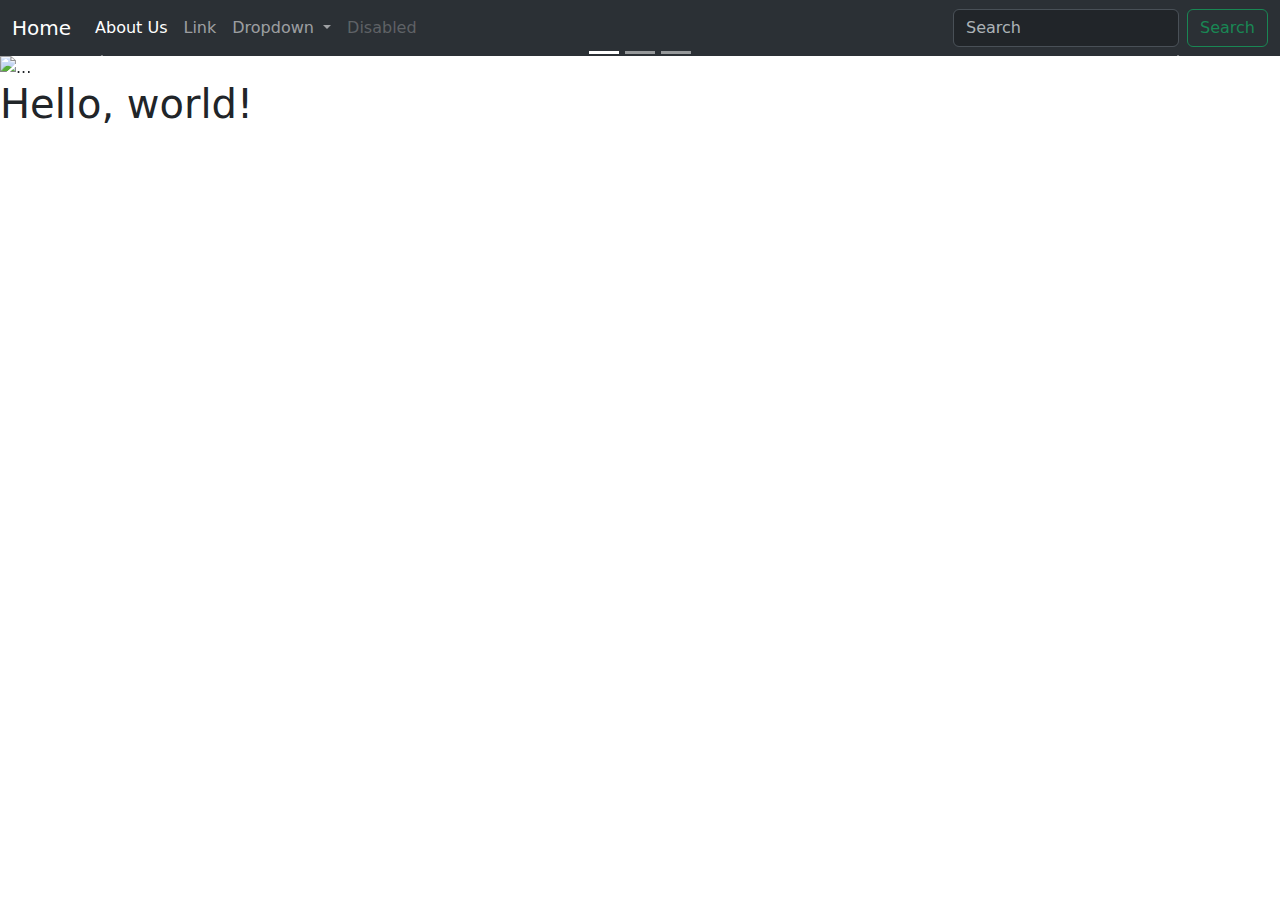
==== index.html @ ce5a35f0 "new update" ====
<!doctype html>
<html lang="en">
  <head>
    <meta charset="utf-8">
    <meta name="viewport" content="width=device-width, initial-scale=1">
    <title>Bootstrap demo</title>
    <link href="https://cdn.jsdelivr.net/npm/bootstrap@5.3.3/dist/css/bootstrap.min.css" rel="stylesheet" integrity="sha384-QWTKZyjpPEjISv5WaRU9OFeRpok6YctnYmDr5pNlyT2bRjXh0JMhjY6hW+ALEwIH" crossorigin="anonymous">
  </head>
  <body>
    <nav class="navbar navbar-expand-lg bg-body-tertiary" data-bs-theme="dark">
        <div class="container-fluid">
          <a class="navbar-brand" href="index.html">Home</a>
          <button class="navbar-toggler" type="button" data-bs-toggle="collapse" data-bs-target="#navbarSupportedContent" aria-controls="navbarSupportedContent" aria-expanded="false" aria-label="Toggle navigation">
            <span class="navbar-toggler-icon"></span>
          </button>
          <div class="collapse navbar-collapse" id="navbarSupportedContent">
            <ul class="navbar-nav me-auto mb-2 mb-lg-0">
              <li class="nav-item">
                <a class="nav-link active" aria-current="page" href="#">About Us</a>
              </li>
              <li class="nav-item">
                <a class="nav-link" href="#">Link</a>
              </li>
              <li class="nav-item dropdown">
                <a class="nav-link dropdown-toggle" href="#" role="button" data-bs-toggle="dropdown" aria-expanded="false">
                  Dropdown
                </a>
                <ul class="dropdown-menu">
                  <li><a class="dropdown-item" href="#">Action</a></li>
                  <li><a class="dropdown-item" href="#">Another action</a></li>
                  <li><hr class="dropdown-divider"></li>
                  <li><a class="dropdown-item" href="#">Something else here</a></li>
                </ul>
              </li>
              <li class="nav-item">
                <a class="nav-link disabled" aria-disabled="true">Disabled</a>
              </li>
            </ul>
            <form class="d-flex" role="search">
              <input class="form-control me-2" type="search" placeholder="Search" aria-label="Search">
              <button class="btn btn-outline-success" type="submit">Search</button>
            </form>
          </div>
        </div>
      </nav>
      <div id="carouselExampleIndicators" class="carousel slide">
        <div class="carousel-indicators">
          <button type="button" data-bs-target="#carouselExampleIndicators" data-bs-slide-to="0" class="active" aria-current="true" aria-label="Slide 1"></button>
          <button type="button" data-bs-target="#carouselExampleIndicators" data-bs-slide-to="1" aria-label="Slide 2"></button>
          <button type="button" data-bs-target="#carouselExampleIndicators" data-bs-slide-to="2" aria-label="Slide 3"></button>
        </div>
        <div class="carousel-inner" style="max-height: 500px;">
          <div class="carousel-item active">
            <img src="https://picsum.photos/100/200/?blur" class="d-block w-100" alt="...">
          </div>
          <div class="carousel-item">
            <img src="https://picsum.photos/seed/picsum/200/200" class="d-block w-100" alt="...">
          </div>
          <div class="carousel-item">
            <img src="https://picsum.photos/id/237/100/200" class="d-block w-100" alt="...">
          </div>
        </div>
        <button class="carousel-control-prev" type="button" data-bs-target="#carouselExampleIndicators" data-bs-slide="prev">
          <span class="carousel-control-prev-icon" aria-hidden="true"></span>
          <span class="visually-hidden">Previous</span>
        </button>
        <button class="carousel-control-next" type="button" data-bs-target="#carouselExampleIndicators" data-bs-slide="next">
          <span class="carousel-control-next-icon" aria-hidden="true"></span>
          <span class="visually-hidden">Next</span>
        </button>
      </div>

    <h1>Hello, world!</h1>
    <script src="https://cdn.jsdelivr.net/npm/bootstrap@5.3.3/dist/js/bootstrap.bundle.min.js" integrity="sha384-YvpcrYf0tY3lHB60NNkmXc5s9fDVZLESaAA55NDzOxhy9GkcIdslK1eN7N6jIeHz" crossorigin="anonymous"></script>
  </body>
</html>
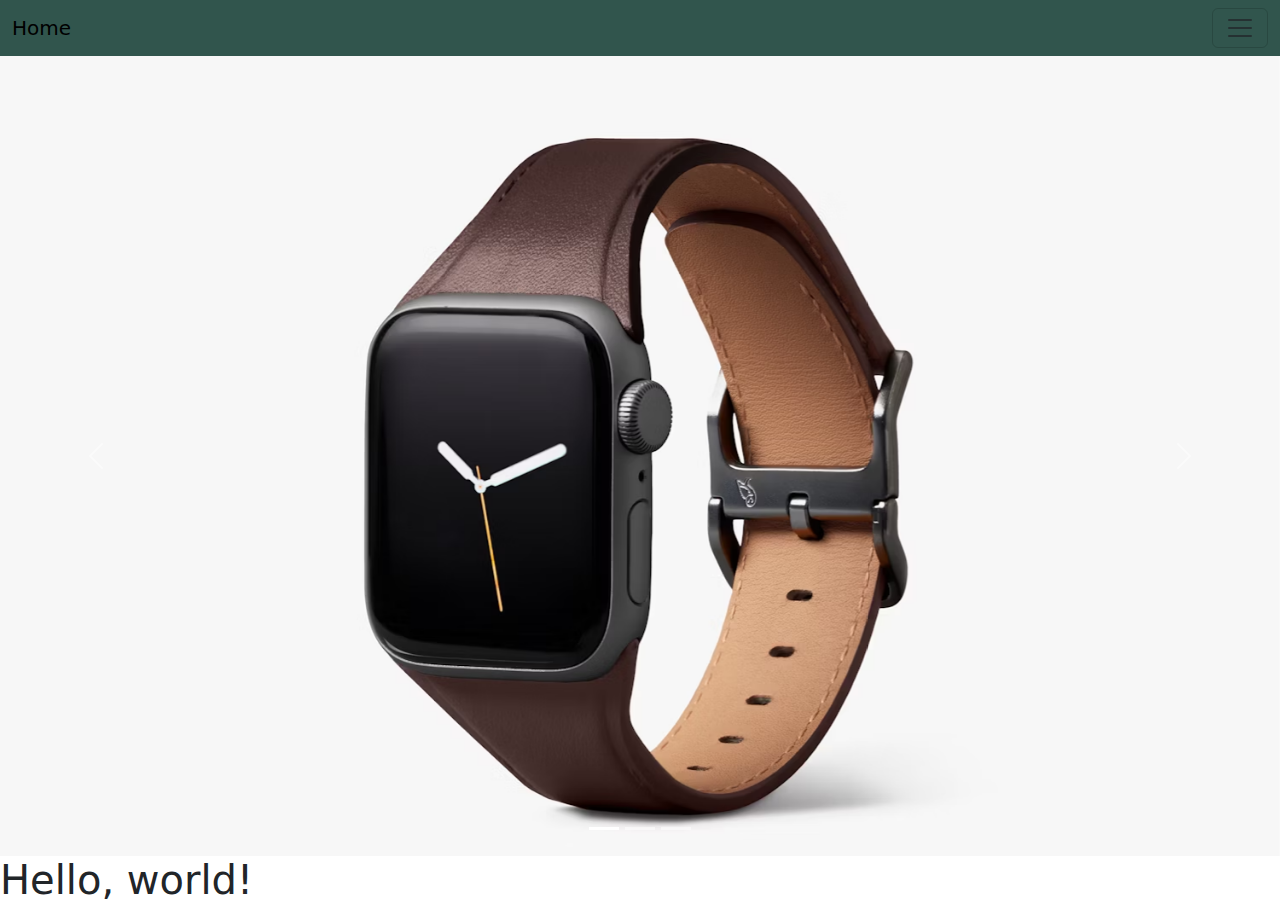
==== commit 6fd849d4: "latest update" ====
--- a/index.html
+++ b/index.html
@@ -5,11 +5,12 @@
     <meta name="viewport" content="width=device-width, initial-scale=1">
     <title>Bootstrap demo</title>
     <link href="https://cdn.jsdelivr.net/npm/bootstrap@5.3.3/dist/css/bootstrap.min.css" rel="stylesheet" integrity="sha384-QWTKZyjpPEjISv5WaRU9OFeRpok6YctnYmDr5pNlyT2bRjXh0JMhjY6hW+ALEwIH" crossorigin="anonymous">
-  </head>
+  <link rel="stylesheet" href="styles.css">
+</head>
   <body>
-    <nav class="navbar navbar-expand-lg bg-body-tertiary" data-bs-theme="dark">
+    <nav class="navbar" style="background-color:  #31554d;">
         <div class="container-fluid">
-          <a class="navbar-brand" href="index.html">Home</a>
+          <a class="navbar-brand" href="index.html">Home </a>
           <button class="navbar-toggler" type="button" data-bs-toggle="collapse" data-bs-target="#navbarSupportedContent" aria-controls="navbarSupportedContent" aria-expanded="false" aria-label="Toggle navigation">
             <span class="navbar-toggler-icon"></span>
           </button>
@@ -49,15 +50,15 @@
           <button type="button" data-bs-target="#carouselExampleIndicators" data-bs-slide-to="1" aria-label="Slide 2"></button>
           <button type="button" data-bs-target="#carouselExampleIndicators" data-bs-slide-to="2" aria-label="Slide 3"></button>
         </div>
-        <div class="carousel-inner" style="max-height: 500px;">
+        <div class="carousel-inner" style="max-height: 800px;">
           <div class="carousel-item active">
-            <img src="https://picsum.photos/100/200/?blur" class="d-block w-100" alt="...">
+            <img src="Assets/Classic Watch Strap avif.avif" class="d-block w-100" alt="...">
           </div>
           <div class="carousel-item">
-            <img src="https://picsum.photos/seed/picsum/200/200" class="d-block w-100" alt="...">
+            <img src="Assets/Lite Travel Pack avif.avif" class="d-block w-100" alt="...">
           </div>
           <div class="carousel-item">
-            <img src="https://picsum.photos/id/237/100/200" class="d-block w-100" alt="...">
+            <img src="Assets/Mod Phone Case Wallet.avif" class="d-block w-100" alt="...">
           </div>
         </div>
         <button class="carousel-control-prev" type="button" data-bs-target="#carouselExampleIndicators" data-bs-slide="prev">
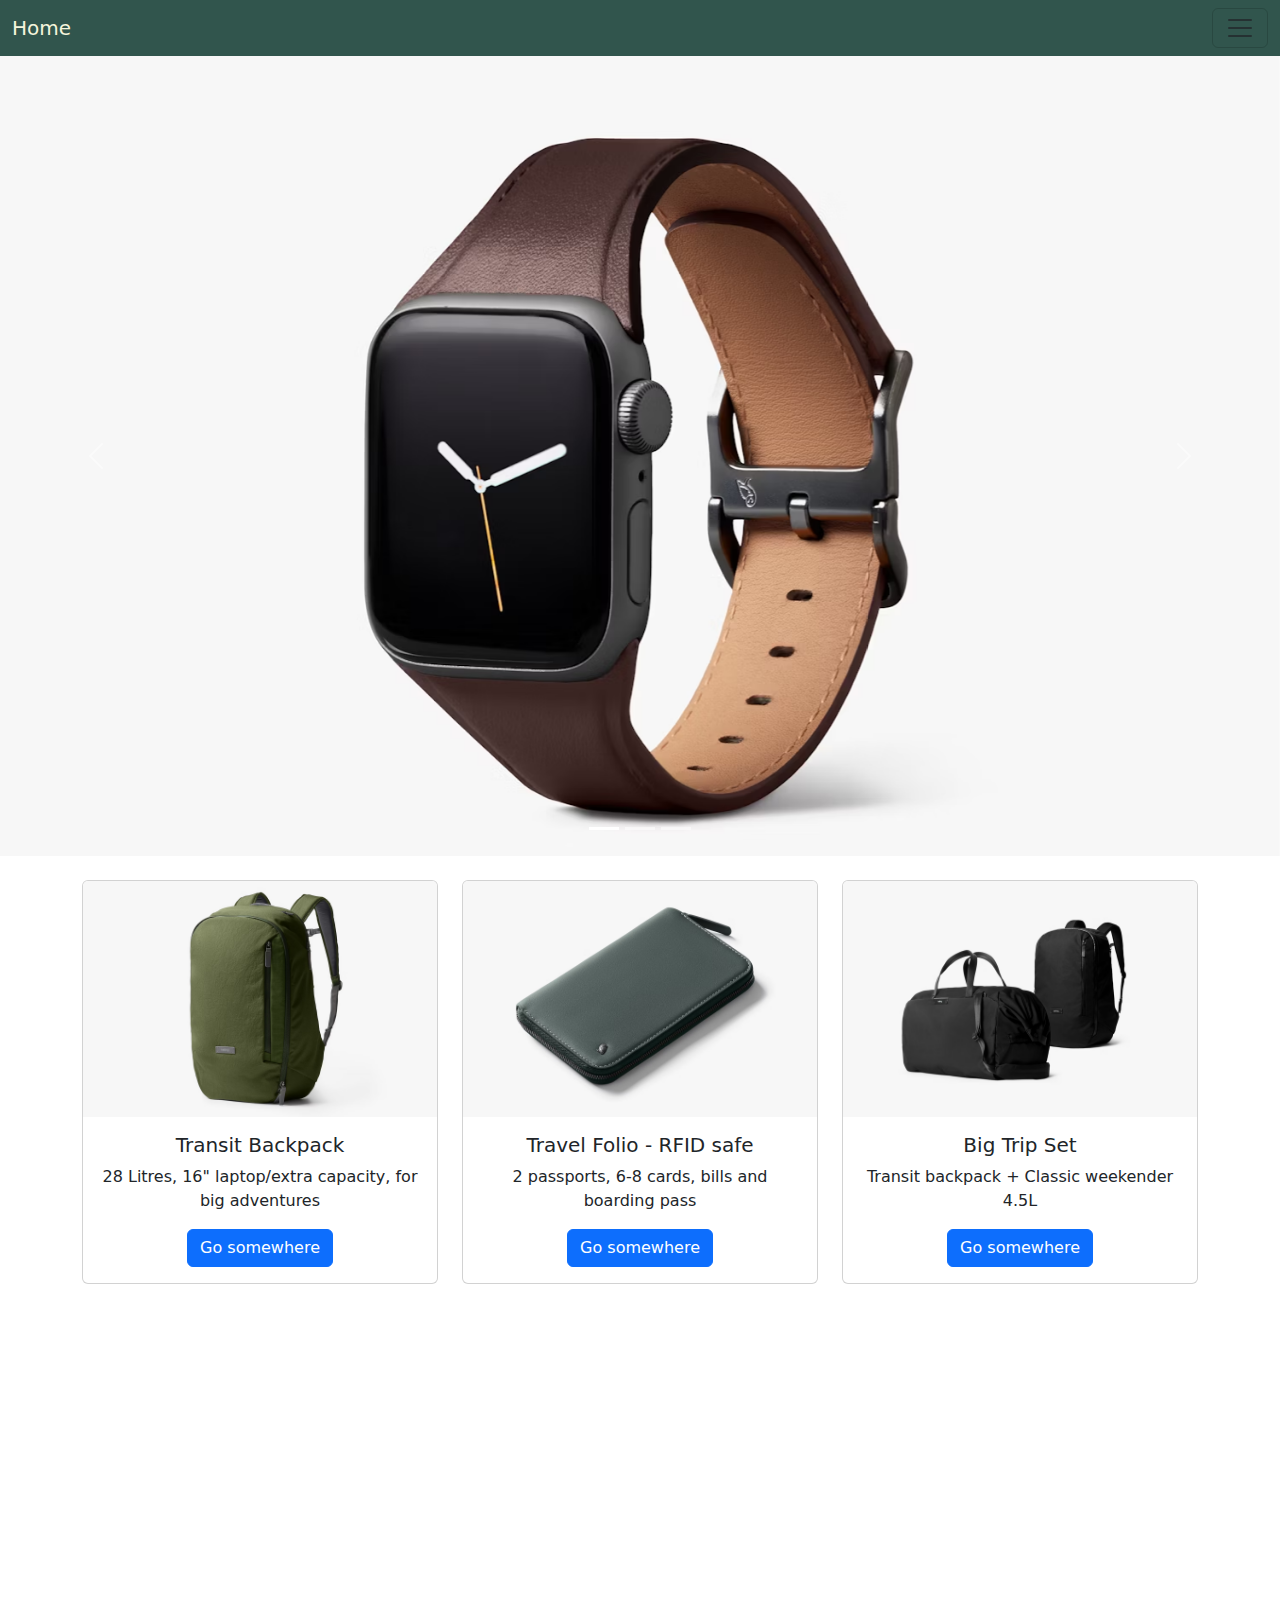
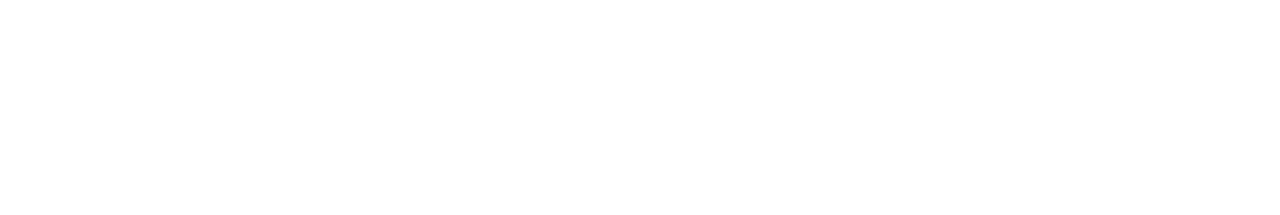
==== commit 4e62184d: "update 3" ====
--- a/index.html
+++ b/index.html
@@ -1,77 +1,131 @@
 <!doctype html>
 <html lang="en">
-  <head>
-    <meta charset="utf-8">
-    <meta name="viewport" content="width=device-width, initial-scale=1">
-    <title>Bootstrap demo</title>
-    <link href="https://cdn.jsdelivr.net/npm/bootstrap@5.3.3/dist/css/bootstrap.min.css" rel="stylesheet" integrity="sha384-QWTKZyjpPEjISv5WaRU9OFeRpok6YctnYmDr5pNlyT2bRjXh0JMhjY6hW+ALEwIH" crossorigin="anonymous">
+
+<head>
+  <meta charset="utf-8">
+  <meta name="viewport" content="width=device-width, initial-scale=1">
+  <title>Bootstrap demo</title>
+  <link href="https://cdn.jsdelivr.net/npm/bootstrap@5.3.3/dist/css/bootstrap.min.css" rel="stylesheet"
+    integrity="sha384-QWTKZyjpPEjISv5WaRU9OFeRpok6YctnYmDr5pNlyT2bRjXh0JMhjY6hW+ALEwIH" crossorigin="anonymous">
   <link rel="stylesheet" href="styles.css">
 </head>
-  <body>
-    <nav class="navbar" style="background-color:  #31554d;">
-        <div class="container-fluid">
-          <a class="navbar-brand" href="index.html">Home </a>
-          <button class="navbar-toggler" type="button" data-bs-toggle="collapse" data-bs-target="#navbarSupportedContent" aria-controls="navbarSupportedContent" aria-expanded="false" aria-label="Toggle navigation">
-            <span class="navbar-toggler-icon"></span>
-          </button>
-          <div class="collapse navbar-collapse" id="navbarSupportedContent">
-            <ul class="navbar-nav me-auto mb-2 mb-lg-0">
-              <li class="nav-item">
-                <a class="nav-link active" aria-current="page" href="#">About Us</a>
+
+<body>
+  <nav class="navbar sticky-top" style="background-color:  #31554d;">
+    <div class="container-fluid">
+      <a class="navbar-brand" href="index.html">Home </a>
+      <button class="navbar-toggler" type="button" data-bs-toggle="collapse" data-bs-target="#navbarSupportedContent"
+        aria-controls="navbarSupportedContent" aria-expanded="false" aria-label="Toggle navigation">
+        <span class="navbar-toggler-icon"></span>
+      </button>
+      <div class="collapse navbar-collapse" id="navbarSupportedContent">
+        <ul class="navbar-nav me-auto mb-2 mb-lg-0">
+          <li class="nav-item">
+            <a class="nav-link active" aria-current="page" href="#">About Us</a>
+          </li>
+          <li class="nav-item">
+            <a class="nav-link" href="#">Link</a>
+          </li>
+          <li class="nav-item dropdown">
+            <a class="nav-link dropdown-toggle" href="#" role="button" data-bs-toggle="dropdown" aria-expanded="false">
+              Dropdown
+            </a>
+            <ul class="dropdown-menu">
+              <li><a class="dropdown-item" href="#">Action</a></li>
+              <li><a class="dropdown-item" href="#">Another action</a></li>
+              <li>
+                <hr class="dropdown-divider">
               </li>
-              <li class="nav-item">
-                <a class="nav-link" href="#">Link</a>
-              </li>
-              <li class="nav-item dropdown">
-                <a class="nav-link dropdown-toggle" href="#" role="button" data-bs-toggle="dropdown" aria-expanded="false">
-                  Dropdown
-                </a>
-                <ul class="dropdown-menu">
-                  <li><a class="dropdown-item" href="#">Action</a></li>
-                  <li><a class="dropdown-item" href="#">Another action</a></li>
-                  <li><hr class="dropdown-divider"></li>
-                  <li><a class="dropdown-item" href="#">Something else here</a></li>
-                </ul>
-              </li>
-              <li class="nav-item">
-                <a class="nav-link disabled" aria-disabled="true">Disabled</a>
-              </li>
+              <li><a class="dropdown-item" href="#">Something else here</a></li>
             </ul>
-            <form class="d-flex" role="search">
-              <input class="form-control me-2" type="search" placeholder="Search" aria-label="Search">
-              <button class="btn btn-outline-success" type="submit">Search</button>
-            </form>
-          </div>
-        </div>
-      </nav>
-      <div id="carouselExampleIndicators" class="carousel slide">
-        <div class="carousel-indicators">
-          <button type="button" data-bs-target="#carouselExampleIndicators" data-bs-slide-to="0" class="active" aria-current="true" aria-label="Slide 1"></button>
-          <button type="button" data-bs-target="#carouselExampleIndicators" data-bs-slide-to="1" aria-label="Slide 2"></button>
-          <button type="button" data-bs-target="#carouselExampleIndicators" data-bs-slide-to="2" aria-label="Slide 3"></button>
-        </div>
-        <div class="carousel-inner" style="max-height: 800px;">
-          <div class="carousel-item active">
-            <img src="Assets/Classic Watch Strap avif.avif" class="d-block w-100" alt="...">
-          </div>
-          <div class="carousel-item">
-            <img src="Assets/Lite Travel Pack avif.avif" class="d-block w-100" alt="...">
-          </div>
-          <div class="carousel-item">
-            <img src="Assets/Mod Phone Case Wallet.avif" class="d-block w-100" alt="...">
-          </div>
-        </div>
-        <button class="carousel-control-prev" type="button" data-bs-target="#carouselExampleIndicators" data-bs-slide="prev">
-          <span class="carousel-control-prev-icon" aria-hidden="true"></span>
-          <span class="visually-hidden">Previous</span>
-        </button>
-        <button class="carousel-control-next" type="button" data-bs-target="#carouselExampleIndicators" data-bs-slide="next">
-          <span class="carousel-control-next-icon" aria-hidden="true"></span>
-          <span class="visually-hidden">Next</span>
-        </button>
+          </li>
+          <li class="nav-item">
+            <a class="nav-link disabled" aria-disabled="true">Disabled</a>
+          </li>
+        </ul>
+        <form class="d-flex" role="search">
+          <input class="form-control me-2" type="search" placeholder="Search" aria-label="Search">
+          <button class="btn btn-outline-success" type="submit">Search</button>
+        </form>
+      </div>
+    </div>
+  </nav>
+  <div id="carouselExampleIndicators" class="carousel slide">
+    <div class="carousel-indicators">
+      <button type="button" data-bs-target="#carouselExampleIndicators" data-bs-slide-to="0" class="active"
+        aria-current="true" aria-label="Slide 1"></button>
+      <button type="button" data-bs-target="#carouselExampleIndicators" data-bs-slide-to="1"
+        aria-label="Slide 2"></button>
+      <button type="button" data-bs-target="#carouselExampleIndicators" data-bs-slide-to="2"
+        aria-label="Slide 3"></button>
+    </div>
+    <div class="carousel-inner" style="max-height: 800px;">
+      <div class="carousel-item active">
+        <img src="Assets/Classic Watch Strap avif.avif" class="d-block w-100" alt="...">
+      </div>
+      <div class="carousel-item">
+        <img src="Assets/Lite Travel Pack avif.avif" class="d-block w-100" alt="...">
+      </div>
+      <div class="carousel-item">
+        <img src="Assets/Mod Phone Case Wallet.avif" class="d-block w-100" alt="...">
       </div>
 
-    <h1>Hello, world!</h1>
-    <script src="https://cdn.jsdelivr.net/npm/bootstrap@5.3.3/dist/js/bootstrap.bundle.min.js" integrity="sha384-YvpcrYf0tY3lHB60NNkmXc5s9fDVZLESaAA55NDzOxhy9GkcIdslK1eN7N6jIeHz" crossorigin="anonymous"></script>
-  </body>
+    </div>
+    <button class="carousel-control-prev" type="button" data-bs-target="#carouselExampleIndicators"
+      data-bs-slide="prev">
+      <span class="carousel-control-prev-icon" aria-hidden="true"></span>
+      <span class="visually-hidden">Previous</span>
+    </button>
+    <button class="carousel-control-next" type="button" data-bs-target="#carouselExampleIndicators"
+      data-bs-slide="next">
+      <span class="carousel-control-next-icon" aria-hidden="true"></span>
+      <span class="visually-hidden">Next</span>
+    </button>
+  </div>
+  <br>
+   <div class="container text-center">
+  <div class="row justify-content-start">
+    <div class="col">
+      <div class="card">
+        <img src="Assets/Transit Backpack Avif.avif" class="card-img-top" alt="...">
+        <div class="card-body">
+          <h5 class="card-title">Transit Backpack</h5>
+          <p class="card-text">28 Litres, 16" laptop/extra capacity, for big adventures</p>
+          <a href="#" class="btn btn-primary">Go somewhere</a>
+        </div>
+      </div>
+    </div>
+    <div class="col">
+      <div class="card">
+        <img src="Assets/Travel Folio avif.avif" class="card-img-top" alt="...">
+        <div class="card-body">
+          <h5 class="card-title">Travel Folio - RFID safe</h5>
+          <p class="card-text">2 passports, 6-8 cards, bills and boarding pass </p>
+          <a href="#" class="btn btn-primary">Go somewhere</a>
+        </div>
+      </div>
+    </div>
+    <div class="col">
+      <div class="card">
+        <img src="Assets/Big Trip 01.avif" class="card-img-top" alt="...">
+        <div class="card-body">
+          <h5 class="card-title">Big Trip Set</h5>
+          <p class="card-text">Transit backpack + Classic weekender 4.5L</p>
+          <a href="#" class="btn btn-primary">Go somewhere</a>
+        </div>
+      </div>
+    </div>
+  </div>
+  </div>
+
+  <br>
+  <div class="embeded-container text-center">
+  <iframe width="1000" height="500" src="https://www.youtube.com/embed/dNP0QvFpu4s?list=TLGG1guvyCglndgyODA5MjAyNA" title="Leaders of the pack: Bellroy&#39;s travel collection" frameborder="0" allow="accelerometer; autoplay; clipboard-write; encrypted-media; gyroscope; picture-in-picture; web-share" referrerpolicy="strict-origin-when-cross-origin" allowfullscreen></iframe>
+
+</div>
+  <script src="https://cdn.jsdelivr.net/npm/bootstrap@5.3.3/dist/js/bootstrap.bundle.min.js"
+    integrity="sha384-YvpcrYf0tY3lHB60NNkmXc5s9fDVZLESaAA55NDzOxhy9GkcIdslK1eN7N6jIeHz"
+    crossorigin="anonymous"></script>
+</body>
+
 </html>--- a/styles.css
+++ b/styles.css
@@ -0,0 +1,2 @@
+.navbar-brand {color: beige;}
+.nav-item {color: beige;}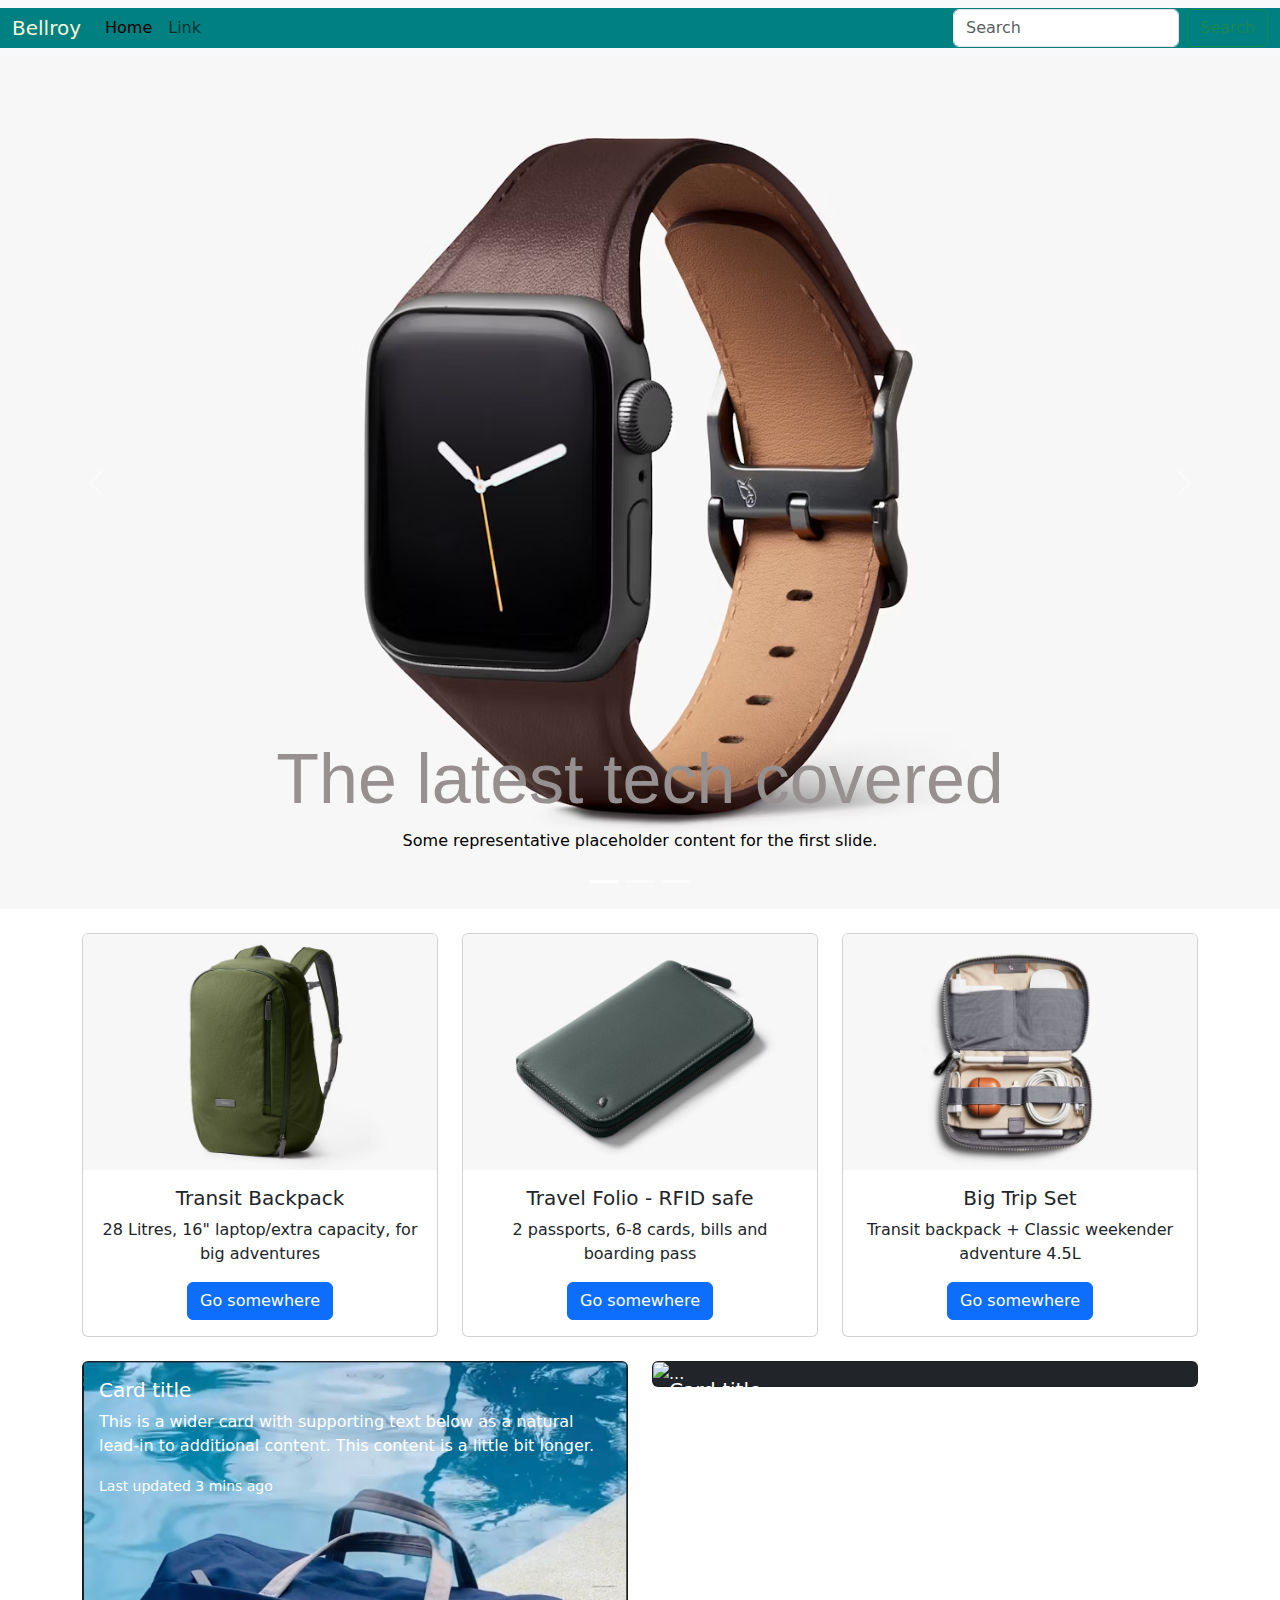
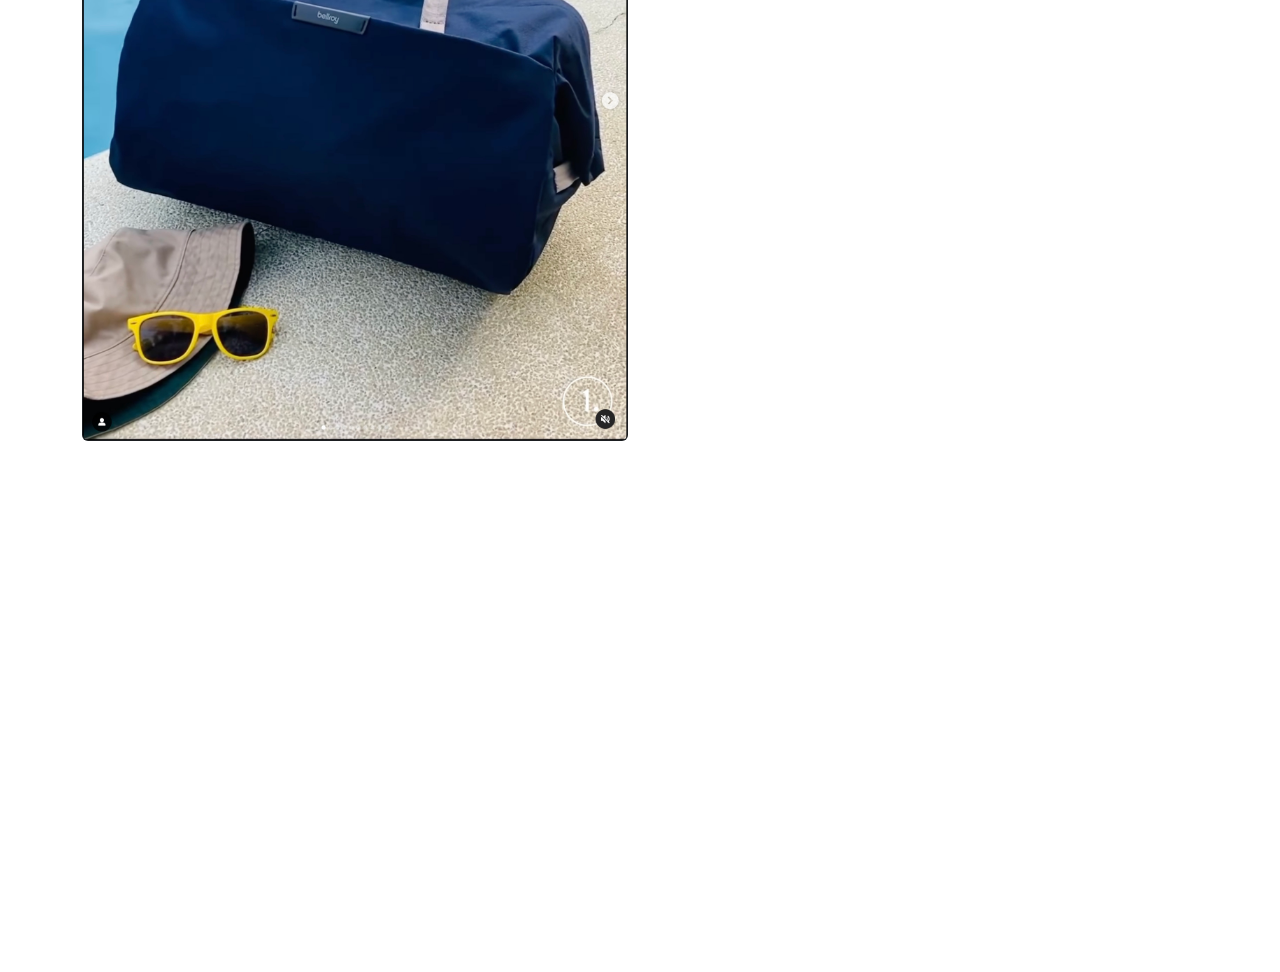
==== commit 545c2d39: "update 4" ====
--- a/index.html
+++ b/index.html
@@ -11,9 +11,9 @@
 </head>
 
 <body>
-  <nav class="navbar sticky-top" style="background-color:  #31554d;">
-    <div class="container-fluid">
-      <a class="navbar-brand" href="index.html">Home </a>
+  <nav class="navbar navbar-expand-lg bg-body-tertiary sticky-top ">
+    <div class="container-fluid background-green">
+      <a class="navbar-brand " href="#">Bellroy</a>
       <button class="navbar-toggler" type="button" data-bs-toggle="collapse" data-bs-target="#navbarSupportedContent"
         aria-controls="navbarSupportedContent" aria-expanded="false" aria-label="Toggle navigation">
         <span class="navbar-toggler-icon"></span>
@@ -21,27 +21,13 @@
       <div class="collapse navbar-collapse" id="navbarSupportedContent">
         <ul class="navbar-nav me-auto mb-2 mb-lg-0">
           <li class="nav-item">
-            <a class="nav-link active" aria-current="page" href="#">About Us</a>
+            <a class="nav-link active" aria-current="page" href="#">Home</a>
           </li>
           <li class="nav-item">
             <a class="nav-link" href="#">Link</a>
           </li>
-          <li class="nav-item dropdown">
-            <a class="nav-link dropdown-toggle" href="#" role="button" data-bs-toggle="dropdown" aria-expanded="false">
-              Dropdown
-            </a>
-            <ul class="dropdown-menu">
-              <li><a class="dropdown-item" href="#">Action</a></li>
-              <li><a class="dropdown-item" href="#">Another action</a></li>
-              <li>
-                <hr class="dropdown-divider">
-              </li>
-              <li><a class="dropdown-item" href="#">Something else here</a></li>
-            </ul>
-          </li>
-          <li class="nav-item">
-            <a class="nav-link disabled" aria-disabled="true">Disabled</a>
-          </li>
+
+
         </ul>
         <form class="d-flex" role="search">
           <input class="form-control me-2" type="search" placeholder="Search" aria-label="Search">
@@ -50,82 +36,128 @@
       </div>
     </div>
   </nav>
-  <div id="carouselExampleIndicators" class="carousel slide">
+
+  <div id="carouselExampleCaptions" class="carousel slide">
     <div class="carousel-indicators">
-      <button type="button" data-bs-target="#carouselExampleIndicators" data-bs-slide-to="0" class="active"
+      <button type="button" data-bs-target="#carouselExampleCaptions" data-bs-slide-to="0" class="active"
         aria-current="true" aria-label="Slide 1"></button>
-      <button type="button" data-bs-target="#carouselExampleIndicators" data-bs-slide-to="1"
+      <button type="button" data-bs-target="#carouselExampleCaptions" data-bs-slide-to="1"
         aria-label="Slide 2"></button>
-      <button type="button" data-bs-target="#carouselExampleIndicators" data-bs-slide-to="2"
+      <button type="button" data-bs-target="#carouselExampleCaptions" data-bs-slide-to="2"
         aria-label="Slide 3"></button>
     </div>
-    <div class="carousel-inner" style="max-height: 800px;">
+    <div class="carousel-inner">
       <div class="carousel-item active">
         <img src="Assets/Classic Watch Strap avif.avif" class="d-block w-100" alt="...">
+        <div class="carousel-caption d-none d-md-block">
+          <h5 class="grey bold">The latest tech covered</h5>
+          <p class="black">Some representative placeholder content for the first slide.</p>
+        </div>
       </div>
       <div class="carousel-item">
         <img src="Assets/Lite Travel Pack avif.avif" class="d-block w-100" alt="...">
+        <div class="carousel-caption d-none d-md-block">
+          <h5 class="black bold">The latest tech covered</h5>
+          <p class="black">Some representative placeholder content for the second slide.</p>
+        </div>
       </div>
       <div class="carousel-item">
         <img src="Assets/Mod Phone Case Wallet.avif" class="d-block w-100" alt="...">
+        <div class="carousel-caption d-none d-md-block">
+          <h5 class="black bold">The latest tech covered</h5>
+          <p>Some representative placeholder content for the third slide.</p>
+        </div>
       </div>
-
     </div>
-    <button class="carousel-control-prev" type="button" data-bs-target="#carouselExampleIndicators"
-      data-bs-slide="prev">
+    <button class="carousel-control-prev" type="button" data-bs-target="#carouselExampleCaptions" data-bs-slide="prev">
       <span class="carousel-control-prev-icon" aria-hidden="true"></span>
       <span class="visually-hidden">Previous</span>
     </button>
-    <button class="carousel-control-next" type="button" data-bs-target="#carouselExampleIndicators"
-      data-bs-slide="next">
+    <button class="carousel-control-next" type="button" data-bs-target="#carouselExampleCaptions" data-bs-slide="next">
       <span class="carousel-control-next-icon" aria-hidden="true"></span>
       <span class="visually-hidden">Next</span>
     </button>
   </div>
+
+
+
+
   <br>
-   <div class="container text-center">
-  <div class="row justify-content-start">
-    <div class="col">
-      <div class="card">
-        <img src="Assets/Transit Backpack Avif.avif" class="card-img-top" alt="...">
-        <div class="card-body">
-          <h5 class="card-title">Transit Backpack</h5>
-          <p class="card-text">28 Litres, 16" laptop/extra capacity, for big adventures</p>
-          <a href="#" class="btn btn-primary">Go somewhere</a>
+  <div class="container text-center">
+    <div class="row justify-content-start">
+      <div class="col">
+        <div class="card">
+          <img src="Assets/Transit Backpack Avif.avif" class="card-img-top" alt="...">
+          <div class="card-body">
+            <h5 class="card-title">Transit Backpack</h5>
+            <p class="card-text">28 Litres, 16" laptop/extra capacity, for big adventures</p>
+            <a href="#" class="btn btn-primary">Go somewhere</a>
+          </div>
         </div>
       </div>
-    </div>
-    <div class="col">
-      <div class="card">
-        <img src="Assets/Travel Folio avif.avif" class="card-img-top" alt="...">
-        <div class="card-body">
-          <h5 class="card-title">Travel Folio - RFID safe</h5>
-          <p class="card-text">2 passports, 6-8 cards, bills and boarding pass </p>
-          <a href="#" class="btn btn-primary">Go somewhere</a>
+      <div class="col">
+        <div class="card">
+          <img src="Assets/Travel Folio avif.avif" class="card-img-top" alt="...">
+          <div class="card-body">
+            <h5 class="card-title">Travel Folio - RFID safe</h5>
+            <p class="card-text">2 passports, 6-8 cards, bills and boarding pass </p>
+            <a href="#" class="btn btn-primary">Go somewhere</a>
+          </div>
         </div>
       </div>
-    </div>
-    <div class="col">
-      <div class="card">
-        <img src="Assets/Big Trip 01.avif" class="card-img-top" alt="...">
-        <div class="card-body">
-          <h5 class="card-title">Big Trip Set</h5>
-          <p class="card-text">Transit backpack + Classic weekender 4.5L</p>
-          <a href="#" class="btn btn-primary">Go somewhere</a>
+      <div class="col">
+        <div class="card">
+          <img src="Assets/Tech Kit avif.avif" class="card-img-top" alt="...">
+          <div class="card-body">
+            <h5 class="card-title">Big Trip Set</h5>
+            <p class="card-text">Transit backpack + Classic weekender adventure 4.5L</p>
+            <a href="#" class="btn btn-primary">Go somewhere</a>
+          </div>
         </div>
       </div>
     </div>
   </div>
+  <br>
+  <div class="container">
+    <div class="row justify-content-md-center">
+      <div class="col">
+        <div class="card text-bg-dark">
+          <img src="Assets/Image 28-9-24 at 3.34 PM.jpg" class="card-img" alt="...">
+          <div class="card-img-overlay">
+            <h5 class="card-title">Card title</h5>
+            <p class="card-text">This is a wider card with supporting text below as a natural lead-in to additional
+              content. This content is a little bit longer.</p>
+            <p class="card-text"><small>Last updated 3 mins ago</small></p>
+          </div>
+        </div>
+        </div>
+        <div class="col">
+          <div class="card text-bg-dark">
+            <img src="Assets/Screenshot 2024-09-28 at 3.45.55 PM.png" class="card-img" alt="...">
+            <div class="card-img-overlay">
+              <h5 class="card-title">Card title</h5>
+              <p class="card-text">This is a wider card with supporting text below as a natural lead-in to additional
+                content. This content is a little bit longer.</p>
+              <p class="card-text"><small>Last updated 3 mins ago</small></p>
+            </div>
+          </div>
+        </div>
+      </div>
+    </div>
   </div>
 
-  <br>
-  <div class="embeded-container text-center">
-  <iframe width="1000" height="500" src="https://www.youtube.com/embed/dNP0QvFpu4s?list=TLGG1guvyCglndgyODA5MjAyNA" title="Leaders of the pack: Bellroy&#39;s travel collection" frameborder="0" allow="accelerometer; autoplay; clipboard-write; encrypted-media; gyroscope; picture-in-picture; web-share" referrerpolicy="strict-origin-when-cross-origin" allowfullscreen></iframe>
+      <br>
+      <div class="embeded-container text-center">
+        <iframe width="1000" height="500"
+          src="https://www.youtube.com/embed/dNP0QvFpu4s?list=TLGG1guvyCglndgyODA5MjAyNA"
+          title="Leaders of the pack: Bellroy&#39;s travel collection" frameborder="0"
+          allow="accelerometer; autoplay; clipboard-write; encrypted-media; gyroscope; picture-in-picture; web-share"
+          referrerpolicy="strict-origin-when-cross-origin" allowfullscreen></iframe>
 
-</div>
-  <script src="https://cdn.jsdelivr.net/npm/bootstrap@5.3.3/dist/js/bootstrap.bundle.min.js"
-    integrity="sha384-YvpcrYf0tY3lHB60NNkmXc5s9fDVZLESaAA55NDzOxhy9GkcIdslK1eN7N6jIeHz"
-    crossorigin="anonymous"></script>
+      </div>
+      <script src="https://cdn.jsdelivr.net/npm/bootstrap@5.3.3/dist/js/bootstrap.bundle.min.js"
+        integrity="sha384-YvpcrYf0tY3lHB60NNkmXc5s9fDVZLESaAA55NDzOxhy9GkcIdslK1eN7N6jIeHz"
+        crossorigin="anonymous"></script>
 </body>
 
 </html>--- a/styles.css
+++ b/styles.css
@@ -1,2 +1,6 @@
 .navbar-brand {color: beige;}
-.nav-item {color: beige;}+.nav-item {color: beige;}
+.black {color: #000;}
+.grey {color: rgb(150, 144, 144);}
+.bold {font-size: 70px; font-family:'Segoe UI', Tahoma, Geneva, Verdana, sans-serif;}
+.background-green {background-color: teal;}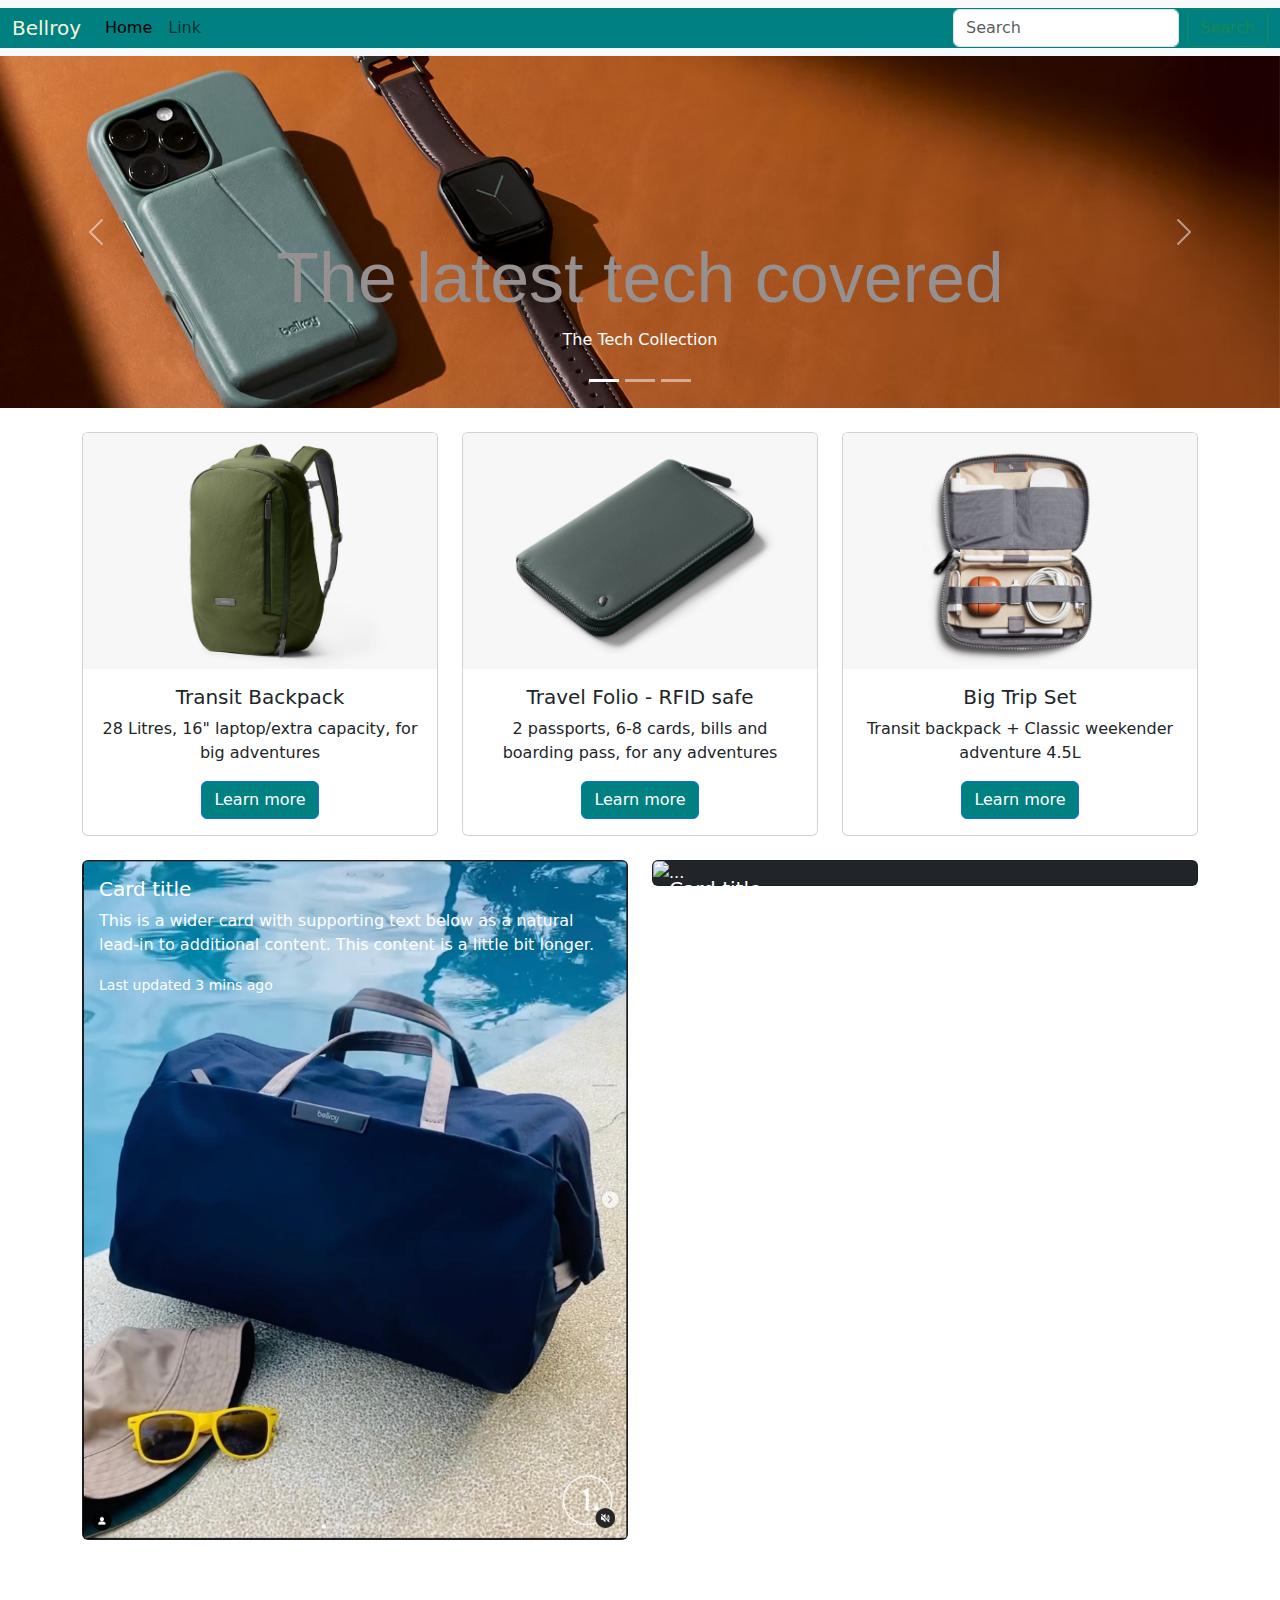
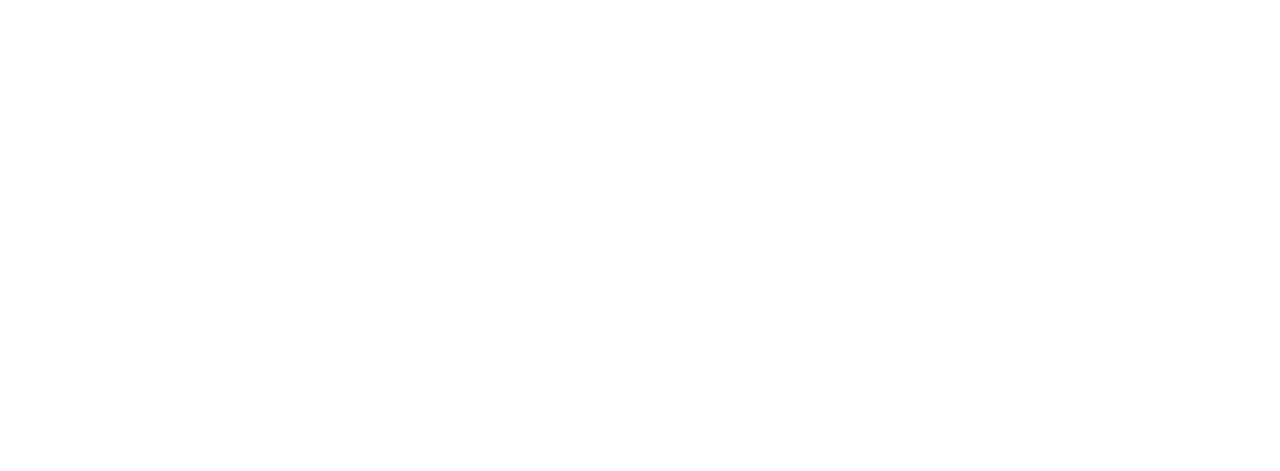
==== commit 6790a3ff: "update 8" ====
--- a/index.html
+++ b/index.html
@@ -13,7 +13,7 @@
 <body>
   <nav class="navbar navbar-expand-lg bg-body-tertiary sticky-top ">
     <div class="container-fluid background-green">
-      <a class="navbar-brand " href="#">Bellroy</a>
+      <a class="navbar-brand " href="index.html">Bellroy</a>
       <button class="navbar-toggler" type="button" data-bs-toggle="collapse" data-bs-target="#navbarSupportedContent"
         aria-controls="navbarSupportedContent" aria-expanded="false" aria-label="Toggle navigation">
         <span class="navbar-toggler-icon"></span>
@@ -21,7 +21,7 @@
       <div class="collapse navbar-collapse" id="navbarSupportedContent">
         <ul class="navbar-nav me-auto mb-2 mb-lg-0">
           <li class="nav-item">
-            <a class="nav-link active" aria-current="page" href="#">Home</a>
+            <a class="nav-link active" aria-current="page" href="index.html">Home</a>
           </li>
           <li class="nav-item">
             <a class="nav-link" href="#">Link</a>
@@ -46,26 +46,26 @@
       <button type="button" data-bs-target="#carouselExampleCaptions" data-bs-slide-to="2"
         aria-label="Slide 3"></button>
     </div>
-    <div class="carousel-inner">
+    <div class="carousel-inner" style="max-height: 1000px;">
       <div class="carousel-item active">
-        <img src="Assets/Classic Watch Strap avif.avif" class="d-block w-100" alt="...">
+        <img src="Assets/Tech Collection Banner Desktop 2.avif" class="d-block w-100" alt="...">
         <div class="carousel-caption d-none d-md-block">
           <h5 class="grey bold">The latest tech covered</h5>
-          <p class="black">Some representative placeholder content for the first slide.</p>
+          <p>The Tech Collection</p>
         </div>
       </div>
       <div class="carousel-item">
-        <img src="Assets/Lite Travel Pack avif.avif" class="d-block w-100" alt="...">
+        <img src="Assets/Outlet Aug 2024 Collection D2.avif" class="d-block w-100" alt="...">
         <div class="carousel-caption d-none d-md-block">
-          <h5 class="black bold">The latest tech covered</h5>
-          <p class="black">Some representative placeholder content for the second slide.</p>
+          <h5 class="grey bold">The latest tech covered</h5>
+          <p>Now’s your chance to score fresh deals on classic designs. But hurry, they won’t last forever.</p>
         </div>
       </div>
       <div class="carousel-item">
-        <img src="Assets/Mod Phone Case Wallet.avif" class="d-block w-100" alt="...">
+        <img src="Assets/Value Sets Header Desktop.avif" class="d-block w-100" alt="...">
         <div class="carousel-caption d-none d-md-block">
-          <h5 class="black bold">The latest tech covered</h5>
-          <p>Some representative placeholder content for the third slide.</p>
+          <h5 class="grey bold">The latest tech covered</h5>
+          <p>These sets offer the slim silhouettes and clever storage we’re known for, in curated combinations. Less hassle, more value.</p>
         </div>
       </div>
     </div>
@@ -91,7 +91,8 @@
           <div class="card-body">
             <h5 class="card-title">Transit Backpack</h5>
             <p class="card-text">28 Litres, 16" laptop/extra capacity, for big adventures</p>
-            <a href="#" class="btn btn-primary">Go somewhere</a>
+            <a href="pages/transit-backpack.html" class="btn btn-primary tealbg">Learn more</a>
+            
           </div>
         </div>
       </div>
@@ -100,8 +101,8 @@
           <img src="Assets/Travel Folio avif.avif" class="card-img-top" alt="...">
           <div class="card-body">
             <h5 class="card-title">Travel Folio - RFID safe</h5>
-            <p class="card-text">2 passports, 6-8 cards, bills and boarding pass </p>
-            <a href="#" class="btn btn-primary">Go somewhere</a>
+            <p class="card-text">2 passports, 6-8 cards, bills and boarding pass, for any adventures </p>
+            <a href="#" class="btn btn-primary tealbg">Learn more</a>
           </div>
         </div>
       </div>
@@ -111,7 +112,7 @@
           <div class="card-body">
             <h5 class="card-title">Big Trip Set</h5>
             <p class="card-text">Transit backpack + Classic weekender adventure 4.5L</p>
-            <a href="#" class="btn btn-primary">Go somewhere</a>
+            <a href="#" class="btn btn-primary tealbg">Learn more</a>
           </div>
         </div>
       </div>
@@ -130,34 +131,33 @@
             <p class="card-text"><small>Last updated 3 mins ago</small></p>
           </div>
         </div>
-        </div>
-        <div class="col">
-          <div class="card text-bg-dark">
-            <img src="Assets/Screenshot 2024-09-28 at 3.45.55 PM.png" class="card-img" alt="...">
-            <div class="card-img-overlay">
-              <h5 class="card-title">Card title</h5>
-              <p class="card-text">This is a wider card with supporting text below as a natural lead-in to additional
-                content. This content is a little bit longer.</p>
-              <p class="card-text"><small>Last updated 3 mins ago</small></p>
-            </div>
+      </div>
+      <div class="col">
+        <div class="card text-bg-dark">
+          <img src="Assets/Screenshot 2024-09-28 at 3.45.55 PM.png" class="card-img" alt="...">
+          <div class="card-img-overlay">
+            <h5 class="card-title">Card title</h5>
+            <p class="card-text">This is a wider card with supporting text below as a natural lead-in to additional
+              content. This content is a little bit longer.</p>
+            <p class="card-text"><small>Last updated 3 mins ago</small></p>
           </div>
         </div>
       </div>
     </div>
   </div>
+  </div>
 
-      <br>
-      <div class="embeded-container text-center">
-        <iframe width="1000" height="500"
-          src="https://www.youtube.com/embed/dNP0QvFpu4s?list=TLGG1guvyCglndgyODA5MjAyNA"
-          title="Leaders of the pack: Bellroy&#39;s travel collection" frameborder="0"
-          allow="accelerometer; autoplay; clipboard-write; encrypted-media; gyroscope; picture-in-picture; web-share"
-          referrerpolicy="strict-origin-when-cross-origin" allowfullscreen></iframe>
+  <br>
+  <div class="embeded-container text-center">
+    <iframe width="1000" height="500" src="https://www.youtube.com/embed/dNP0QvFpu4s"
+      title="Leaders of the pack: Bellroy&#39;s travel collection" frameborder="0"
+      allow="accelerometer; autoplay; clipboard-write; encrypted-media; gyroscope; picture-in-picture; web-share"
+      referrerpolicy="strict-origin-when-cross-origin" allowfullscreen></iframe>
 
-      </div>
-      <script src="https://cdn.jsdelivr.net/npm/bootstrap@5.3.3/dist/js/bootstrap.bundle.min.js"
-        integrity="sha384-YvpcrYf0tY3lHB60NNkmXc5s9fDVZLESaAA55NDzOxhy9GkcIdslK1eN7N6jIeHz"
-        crossorigin="anonymous"></script>
+  </div>
+  <script src="https://cdn.jsdelivr.net/npm/bootstrap@5.3.3/dist/js/bootstrap.bundle.min.js"
+    integrity="sha384-YvpcrYf0tY3lHB60NNkmXc5s9fDVZLESaAA55NDzOxhy9GkcIdslK1eN7N6jIeHz"
+    crossorigin="anonymous"></script>
 </body>
 
 </html>--- a/styles.css
+++ b/styles.css
@@ -3,4 +3,6 @@
 .black {color: #000;}
 .grey {color: rgb(150, 144, 144);}
 .bold {font-size: 70px; font-family:'Segoe UI', Tahoma, Geneva, Verdana, sans-serif;}
-.background-green {background-color: teal;}+.background-green {background-color: teal;}
+.tealbg {background-color: teal;}
+.teal {color: teal;}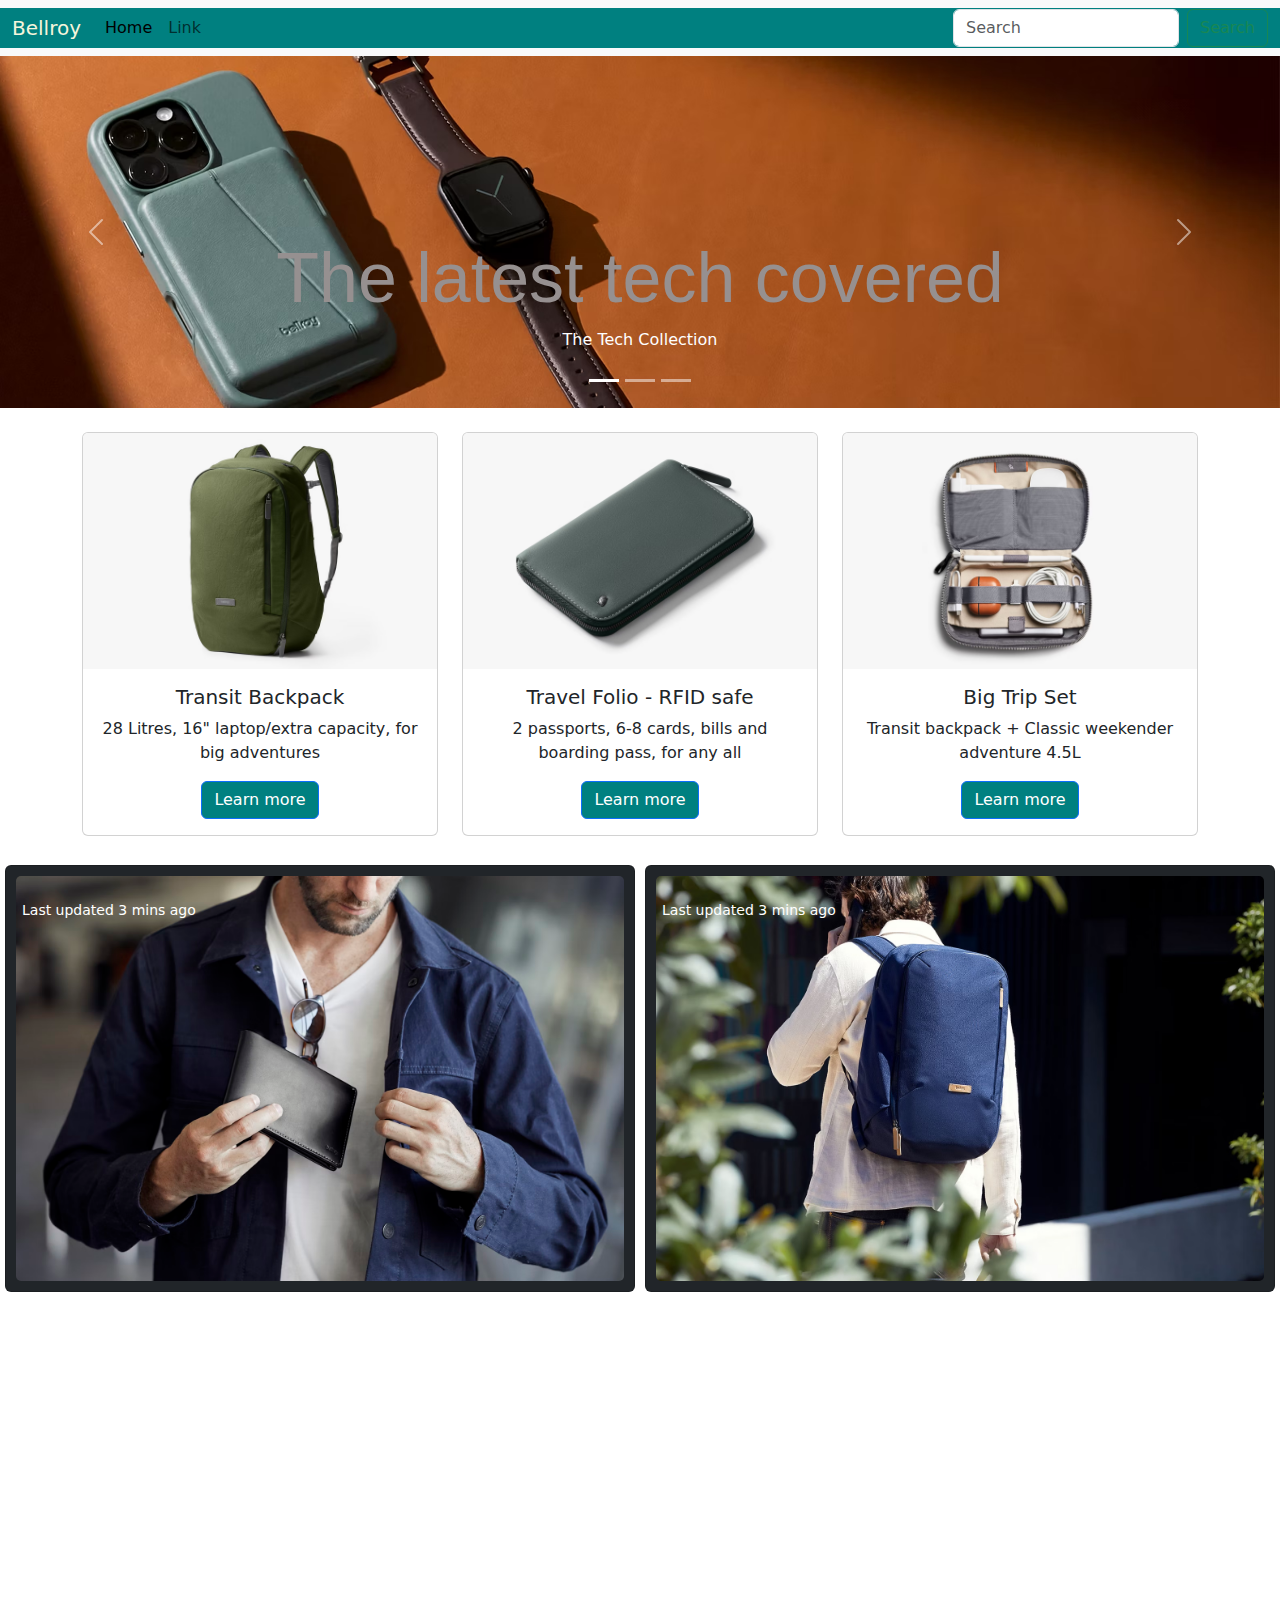
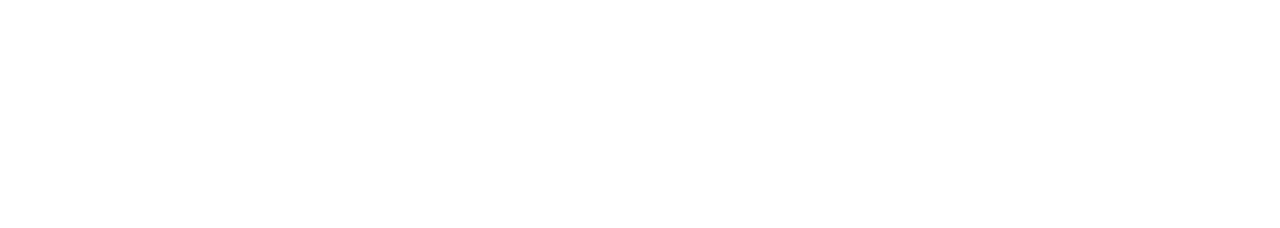
==== commit cec71e22: "update 10" ====
--- a/index.html
+++ b/index.html
@@ -7,7 +7,7 @@
   <title>Bootstrap demo</title>
   <link href="https://cdn.jsdelivr.net/npm/bootstrap@5.3.3/dist/css/bootstrap.min.css" rel="stylesheet"
     integrity="sha384-QWTKZyjpPEjISv5WaRU9OFeRpok6YctnYmDr5pNlyT2bRjXh0JMhjY6hW+ALEwIH" crossorigin="anonymous">
-  <link rel="stylesheet" href="styles.css">
+  <link rel="stylesheet" href="/styles.css">
 </head>
 
 <body>
@@ -65,7 +65,8 @@
         <img src="Assets/Value Sets Header Desktop.avif" class="d-block w-100" alt="...">
         <div class="carousel-caption d-none d-md-block">
           <h5 class="grey bold">The latest tech covered</h5>
-          <p>These sets offer the slim silhouettes and clever storage we’re known for, in curated combinations. Less hassle, more value.</p>
+          <p>These sets offer the slim silhouettes and clever storage we’re known for, in curated combinations. Less
+            hassle, more value.</p>
         </div>
       </div>
     </div>
@@ -92,7 +93,7 @@
             <h5 class="card-title">Transit Backpack</h5>
             <p class="card-text">28 Litres, 16" laptop/extra capacity, for big adventures</p>
             <a href="pages/transit-backpack.html" class="btn btn-primary tealbg">Learn more</a>
-            
+
           </div>
         </div>
       </div>
@@ -101,8 +102,8 @@
           <img src="Assets/Travel Folio avif.avif" class="card-img-top" alt="...">
           <div class="card-body">
             <h5 class="card-title">Travel Folio - RFID safe</h5>
-            <p class="card-text">2 passports, 6-8 cards, bills and boarding pass, for any adventures </p>
-            <a href="#" class="btn btn-primary tealbg">Learn more</a>
+            <p class="card-text">2 passports, 6-8 cards, bills and boarding pass, for any all </p>
+            <a href="pages/travel-folio.html" class="btn btn-primary tealbg">Learn more</a>
           </div>
         </div>
       </div>
@@ -112,40 +113,38 @@
           <div class="card-body">
             <h5 class="card-title">Big Trip Set</h5>
             <p class="card-text">Transit backpack + Classic weekender adventure 4.5L</p>
-            <a href="#" class="btn btn-primary tealbg">Learn more</a>
+            <a href="pages/big-trip.html" class="btn btn-primary tealbg">Learn more</a>
           </div>
         </div>
       </div>
     </div>
   </div>
   <br>
-  <div class="container">
-    <div class="row justify-content-md-center">
-      <div class="col">
-        <div class="card text-bg-dark">
-          <img src="Assets/Image 28-9-24 at 3.34 PM.jpg" class="card-img" alt="...">
-          <div class="card-img-overlay">
-            <h5 class="card-title">Card title</h5>
-            <p class="card-text">This is a wider card with supporting text below as a natural lead-in to additional
-              content. This content is a little bit longer.</p>
-            <p class="card-text"><small>Last updated 3 mins ago</small></p>
-          </div>
-        </div>
-      </div>
-      <div class="col">
-        <div class="card text-bg-dark">
-          <img src="Assets/Screenshot 2024-09-28 at 3.45.55 PM.png" class="card-img" alt="...">
-          <div class="card-img-overlay">
-            <h5 class="card-title">Card title</h5>
-            <p class="card-text">This is a wider card with supporting text below as a natural lead-in to additional
-              content. This content is a little bit longer.</p>
-            <p class="card-text"><small>Last updated 3 mins ago</small></p>
-          </div>
-        </div>
+  <div class="flex-container">
+
+
+    <div class="card text-bg-dark card-padding card-margin">
+      <img src="Assets/Travel Wallet avif (3).avif" class="card-img" alt="...">
+      <div class="card-img-overlay">
+        <p class="card-text"></p>
+        <p class="card-text"><small>Last updated 3 mins ago</small></p>
+
       </div>
     </div>
+
+    <div class="card text-bg-dark card-padding card-margin">
+      <img src="Assets/Transit Backpack Large.avif" class="card-img" alt="...">
+      <div class="card-img-overlay">
+        <p class="card-text"></p>
+        <p class="card-text"><small>Last updated 3 mins ago</small></p>
+      </div>
+
+    </div>
   </div>
-  </div>
+
+  
+
+
 
   <br>
   <div class="embeded-container text-center">
--- a/styles.css
+++ b/styles.css
@@ -5,4 +5,8 @@
 .bold {font-size: 70px; font-family:'Segoe UI', Tahoma, Geneva, Verdana, sans-serif;}
 .background-green {background-color: teal;}
 .tealbg {background-color: teal;}
-.teal {color: teal;}+.teal {color: teal;}
+.flex-container {display: flex; flex-direction: row; align-content: space-between;}
+.flex-container2 {display:flex; height: 1030px; flex-wrap: wrap; align-content: flex-end;}
+.card-padding {padding:10px 10px 10px 10px;}
+.card-margin {margin: 5px 5px 5px 5px;}